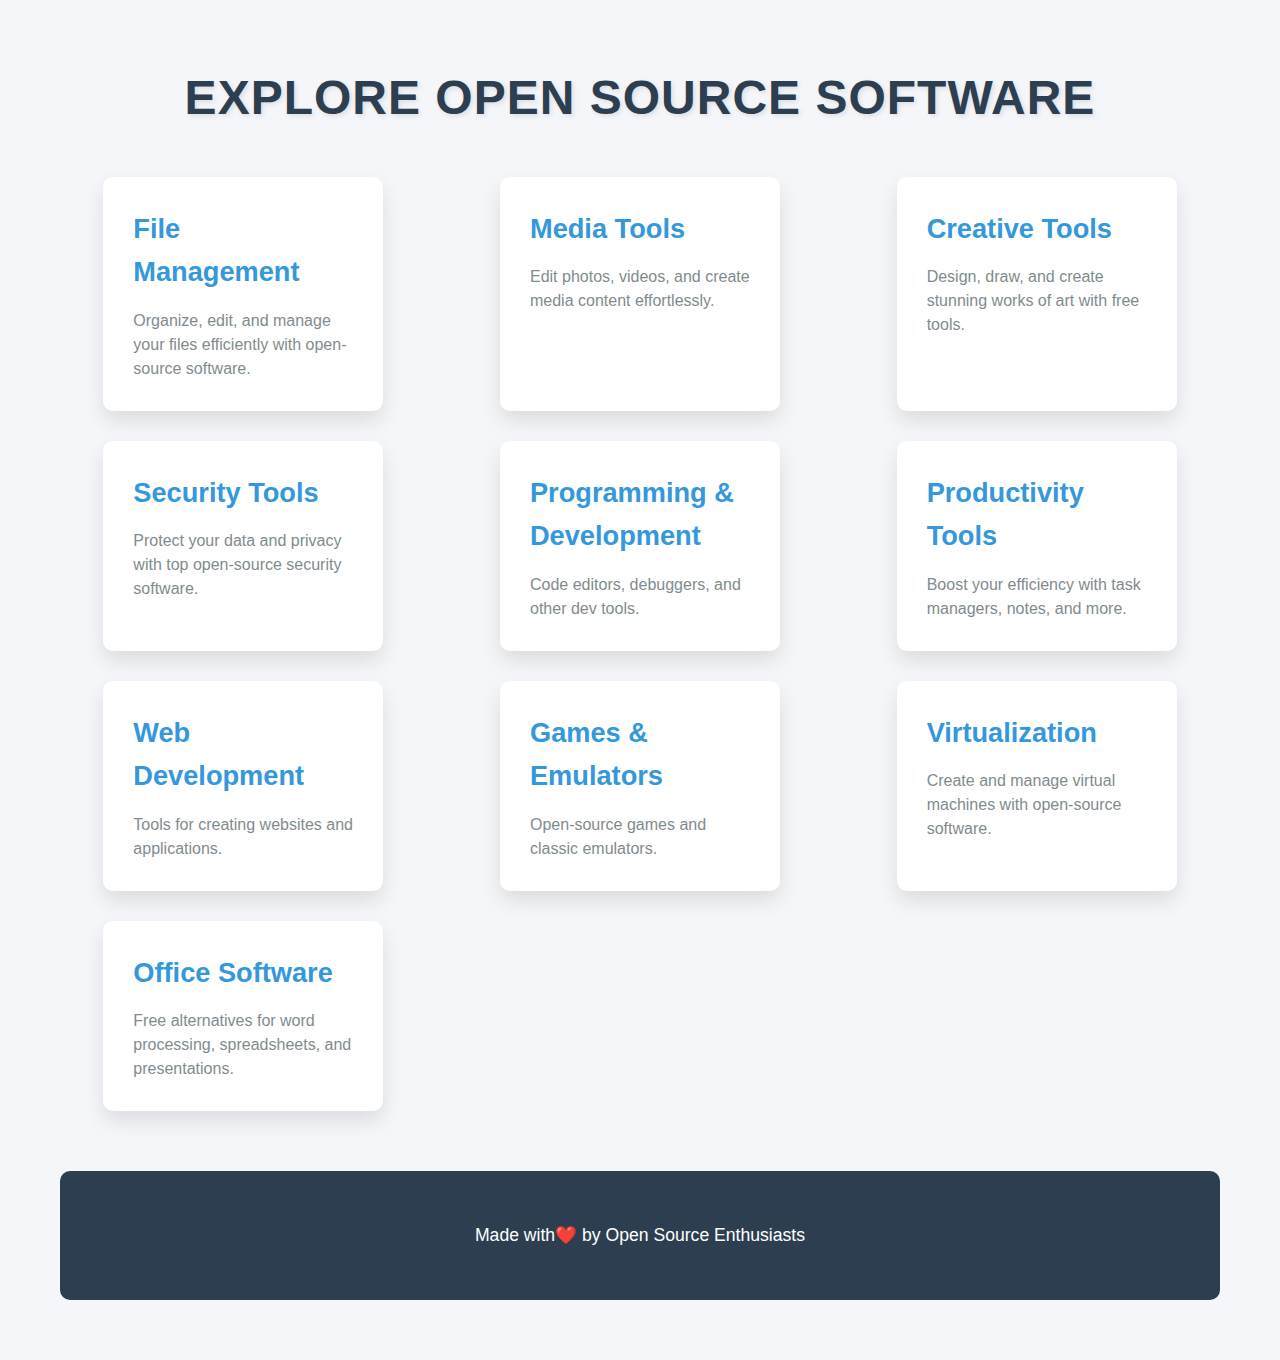
==== index.html @ 3f416c18 "Update index.html" ====
<!DOCTYPE html>
<html lang="en">

<head>
    <meta charset="UTF-8">
    <meta name="viewport" content="width=device-width, initial-scale=1.0">
    <title>Open Source Software</title>
    <link rel="stylesheet" href="styles.css">
</head>

<body>

    <main class="container">
        <h2>Explore Open Source Software</h2>

        <div class="grid">
            <!-- Category 1: File Management -->
            <a href="software/file-software.html" class="card">
                <h3>File Management</h3>
                <p>Organize, edit, and manage your files efficiently with open-source software.</p>
            </a>

            <!-- Category 2: Media Tools -->
            <a href="software/media-software.html" class="card">
                <h3>Media Tools</h3>
                <p>Edit photos, videos, and create media content effortlessly.</p>
            </a>

            <!-- Category 3: Creative Tools -->
            <a href="software/creative-software.html" class="card">
                <h3>Creative Tools</h3>
                <p>Design, draw, and create stunning works of art with free tools.</p>
            </a>

            <!-- Category 4: Security Tools -->
            <a href="software/security-software.html" class="card">
                <h3>Security Tools</h3>
                <p>Protect your data and privacy with top open-source security software.</p>
            </a>

            <!-- Category 5: Programming & Development -->
            <a href="software/programming-tools.html" class="card">
                <h3>Programming & Development</h3>
                <p>Code editors, debuggers, and other dev tools.</p>
            </a>

            <!-- Category 6: Productivity Tools -->
            <a href="software/productivity-tools.html" class="card">
                <h3>Productivity Tools</h3>
                <p>Boost your efficiency with task managers, notes, and more.</p>
            </a>

            <!-- Category 7: Web Development -->
            <a href="software/web-development.html" class="card">
                <h3>Web Development</h3>
                <p>Tools for creating websites and applications.</p>
            </a>

            <!-- Category 8: Games & Emulators -->
            <a href="software/games-emulators.html" class="card">
                <h3>Games & Emulators</h3>
                <p>Open-source games and classic emulators.</p>
            </a>

            <!-- Category 9: Virtualization -->
            <a href="software/virtualization-software.html" class="card">
                <h3>Virtualization</h3>
                <p>Create and manage virtual machines with open-source software.</p>
            </a>

            <!-- Category 10: Office Software -->
            <a href="software/office-software.html" class="card">
                <h3>Office Software</h3>
                <p>Free alternatives for word processing, spreadsheets, and presentations.</p>
            </a>
        </div>

        <footer>
            <p>Made with❤️ by Open Source Enthusiasts</p>
        </footer>
    </main>

</body>

</html>
---- styles.css ----
/* Basic Reset */
* {
    margin: 0;
    padding: 0;
    box-sizing: border-box;
}

/* Body styling */
body {
    font-family: 'Roboto', sans-serif;
    background-color: #f4f6f9; /* Light gray background for a soft look */
    color: #333; /* Dark text color for readability */
    line-height: 1.6;
    padding: 0;
    margin: 0;
}

/* Main container for content */
main.container {
    max-width: 1200px;
    margin: 0 auto;
    padding: 60px 20px;
    text-align: center;
}

/* Header Styling */
h2 {
    font-size: 3rem;
    font-weight: 600;
    color: #2c3e50; /* Dark, elegant color */
    margin-bottom: 40px;
    letter-spacing: 1px;
    text-transform: uppercase;
    text-shadow: 2px 2px 5px rgba(0, 0, 0, 0.1);
}

/* Category grid styling */
.grid {
    display: grid;
    grid-template-columns: repeat(auto-fit, minmax(280px, 1fr)); /* Flexible grid */
    gap: 30px;
    justify-items: center;
}

/* Individual category cards */
.card {
    background-color: #ffffff; /* Clean white card */
    color: #2c3e50;
    padding: 30px;
    border-radius: 10px;
    box-shadow: 0 10px 20px rgba(0, 0, 0, 0.1); /* Soft shadow for depth */
    text-decoration: none;
    transition: all 0.3s ease-in-out;
    width: 280px;
    text-align: left;
}

/* Hover effect for cards */
.card:hover {
    transform: translateY(-5px);
    box-shadow: 0 15px 25px rgba(0, 0, 0, 0.15);
}

/* Card title */
.card h3 {
    font-size: 1.7rem;
    font-weight: 700;
    color: #3498db; /* Beautiful blue for titles */
    margin-bottom: 15px;
    text-transform: capitalize;
}

/* Card description */
.card p {
    font-size: 1rem;
    color: #7f8c8d; /* Light gray text for descriptions */
    line-height: 1.5;
}

/* Footer Styling */
footer {
    padding: 50px 0;
    background-color: #2c3e50; /* Elegant dark footer */
    color: #fff;
    text-align: center;
    border-radius: 10px;
    margin-top: 60px;
}

footer p {
    font-size: 1.1rem;
    font-weight: 300;
}

/* Section headings (Subheadings for different categories) */
h3, h4 {
    color: #e74c3c; /* Elegant red for important headings */
    font-size: 2rem;
    font-weight: 500;
    margin-bottom: 20px;
}

/* Responsive adjustments */
@media (max-width: 768px) {
    h2 {
        font-size: 2.5rem;
    }
    .grid {
        grid-template-columns: 1fr 1fr; /* Two columns for tablets */
    }
}

@media (max-width: 480px) {
    h2 {
        font-size: 2rem;
    }
    .grid {
        grid-template-columns: 1fr; /* One column for mobile */
    }
}
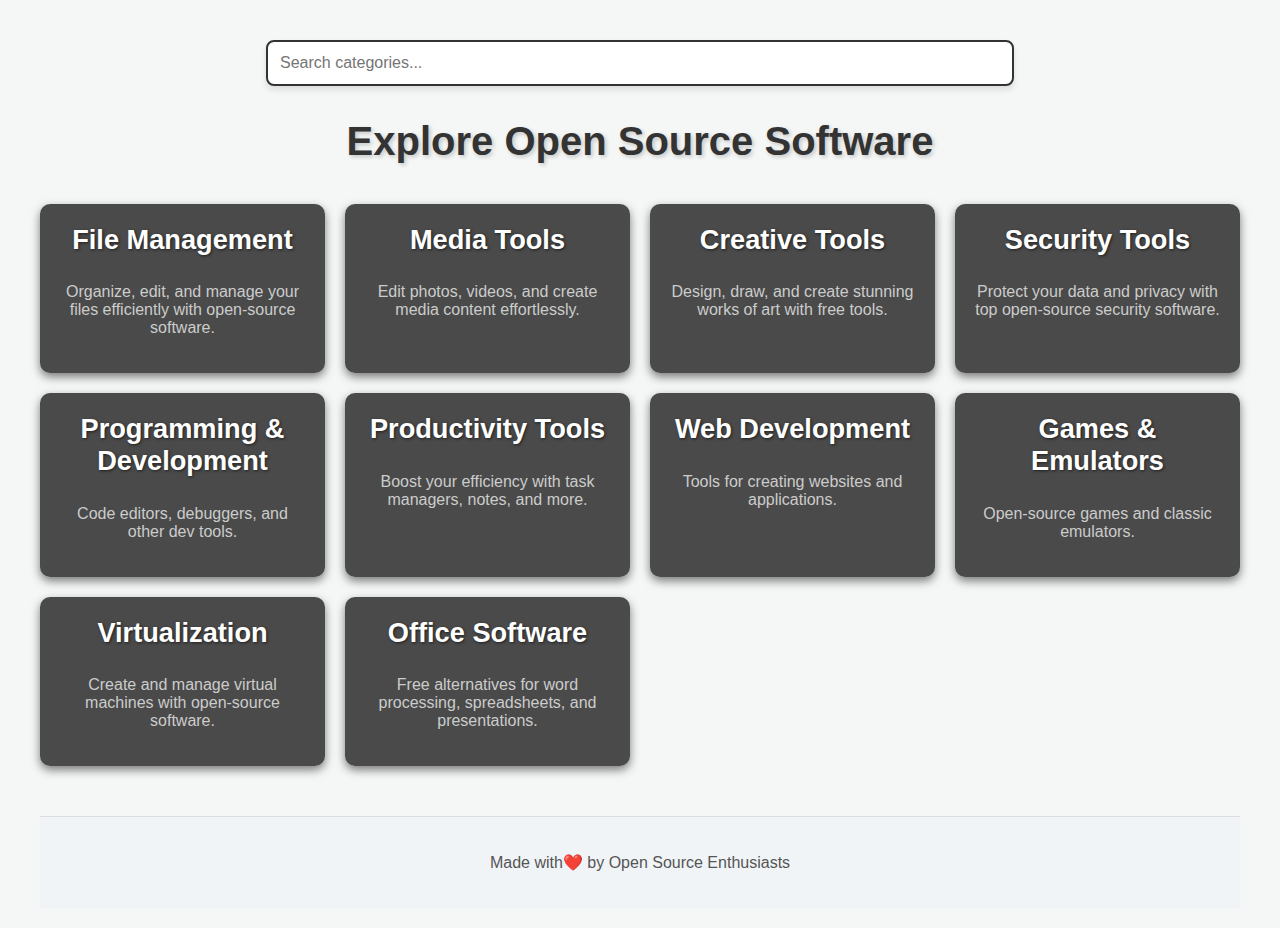
==== commit 1f7cb374: "zxc1" ====
--- a/index.html
+++ b/index.html
@@ -11,9 +11,14 @@
 <body>
 
     <main class="container">
+        <!-- Search Bar -->
+        <div class="search-container">
+            <input type="text" id="searchInput" placeholder="Search categories..." onkeyup="searchFunction()" />
+        </div>
+
         <h2>Explore Open Source Software</h2>
 
-        <div class="grid">
+        <div class="grid" id="categoriesGrid">
             <!-- Category 1: File Management -->
             <a href="software/file-software.html" class="card">
                 <h3>File Management</h3>
@@ -80,6 +85,7 @@
         </footer>
     </main>
 
+    <script src="script.js"></script>
 </body>
 
 </html>
--- a/styles.css
+++ b/styles.css
@@ -1,120 +1,110 @@
-/* Basic Reset */
-* {
+/* General Body Styling */
+body {
+    font-family: 'Arial', sans-serif;
+    background-color: #f4f7f6;
     margin: 0;
     padding: 0;
-    box-sizing: border-box;
+    color: #333;
 }
 
-/* Body styling */
-body {
-    font-family: 'Roboto', sans-serif;
-    background-color: #f4f6f9; /* Light gray background for a soft look */
-    color: #333; /* Dark text color for readability */
-    line-height: 1.6;
-    padding: 0;
-    margin: 0;
-}
-
-/* Main container for content */
+/* Center the content */
 main.container {
     max-width: 1200px;
     margin: 0 auto;
-    padding: 60px 20px;
+    padding: 20px;
     text-align: center;
 }
 
-/* Header Styling */
+/* Header styling */
 h2 {
-    font-size: 3rem;
-    font-weight: 600;
-    color: #2c3e50; /* Dark, elegant color */
-    margin-bottom: 40px;
-    letter-spacing: 1px;
-    text-transform: uppercase;
-    text-shadow: 2px 2px 5px rgba(0, 0, 0, 0.1);
+    font-size: 2.5rem;
+    margin-bottom: 30px;
+    color: #333;
+    font-weight: bold;
+    text-shadow: 2px 2px 4px rgba(0, 0, 0, 0.2);
 }
 
-/* Category grid styling */
+/* Search Bar Styling */
+.search-container {
+    margin-bottom: 30px;
+    text-align: center;
+}
+
+#searchInput {
+    width: 60%;
+    padding: 12px;
+    font-size: 16px;
+    border: 2px solid #333;
+    border-radius: 8px;
+    background-color: #fff;
+    color: #333;
+    box-shadow: 0 4px 6px rgba(0, 0, 0, 0.1);
+    margin-top: 20px;
+    transition: all 0.3s ease;
+}
+
+#searchInput:focus {
+    outline: none;
+    border-color: #007BFF;
+    background-color: #f8f9fa;
+}
+
+/* Category Grid Styling */
 .grid {
     display: grid;
-    grid-template-columns: repeat(auto-fit, minmax(280px, 1fr)); /* Flexible grid */
-    gap: 30px;
-    justify-items: center;
+    grid-template-columns: repeat(auto-fit, minmax(250px, 1fr));
+    gap: 20px;
+    margin-top: 40px;
 }
 
-/* Individual category cards */
+/* Individual Category Cards */
 .card {
-    background-color: #ffffff; /* Clean white card */
-    color: #2c3e50;
-    padding: 30px;
+    background: rgba(0, 0, 0, 0.7);
+    color: white;
+    padding: 20px;
+    text-decoration: none;
     border-radius: 10px;
-    box-shadow: 0 10px 20px rgba(0, 0, 0, 0.1); /* Soft shadow for depth */
-    text-decoration: none;
-    transition: all 0.3s ease-in-out;
-    width: 280px;
-    text-align: left;
+    transition: transform 0.2s, background 0.2s;
+    box-shadow: 0 4px 10px rgba(0, 0, 0, 0.5);
 }
 
-/* Hover effect for cards */
 .card:hover {
-    transform: translateY(-5px);
-    box-shadow: 0 15px 25px rgba(0, 0, 0, 0.15);
+    background: rgba(255, 255, 255, 0.1);
+    transform: scale(1.05);
 }
 
-/* Card title */
+/* Card Title */
 .card h3 {
+    margin-top: 0;
     font-size: 1.7rem;
-    font-weight: 700;
-    color: #3498db; /* Beautiful blue for titles */
-    margin-bottom: 15px;
-    text-transform: capitalize;
+    color: #fff;
+    text-shadow: 1px 1px 3px rgba(0, 0, 0, 0.6);
 }
 
-/* Card description */
+/* Card Description */
 .card p {
     font-size: 1rem;
-    color: #7f8c8d; /* Light gray text for descriptions */
-    line-height: 1.5;
+    color: #ccc;
 }
 
 /* Footer Styling */
 footer {
-    padding: 50px 0;
-    background-color: #2c3e50; /* Elegant dark footer */
-    color: #fff;
+    margin-top: 50px;
     text-align: center;
-    border-radius: 10px;
-    margin-top: 60px;
+    font-size: 1rem;
+    color: #555;
+    padding: 20px;
+    background-color: #f0f4f7;
+    border-top: 1px solid #ddd;
 }
 
-footer p {
-    font-size: 1.1rem;
-    font-weight: 300;
-}
-
-/* Section headings (Subheadings for different categories) */
-h3, h4 {
-    color: #e74c3c; /* Elegant red for important headings */
-    font-size: 2rem;
-    font-weight: 500;
-    margin-bottom: 20px;
-}
-
-/* Responsive adjustments */
+/* Responsive Design */
 @media (max-width: 768px) {
-    h2 {
-        font-size: 2.5rem;
+    #searchInput {
+        width: 80%;
     }
+    
     .grid {
-        grid-template-columns: 1fr 1fr; /* Two columns for tablets */
+        grid-template-columns: 1fr;
     }
 }
-
-@media (max-width: 480px) {
-    h2 {
-        font-size: 2rem;
-    }
-    .grid {
-        grid-template-columns: 1fr; /* One column for mobile */
-    }
-}
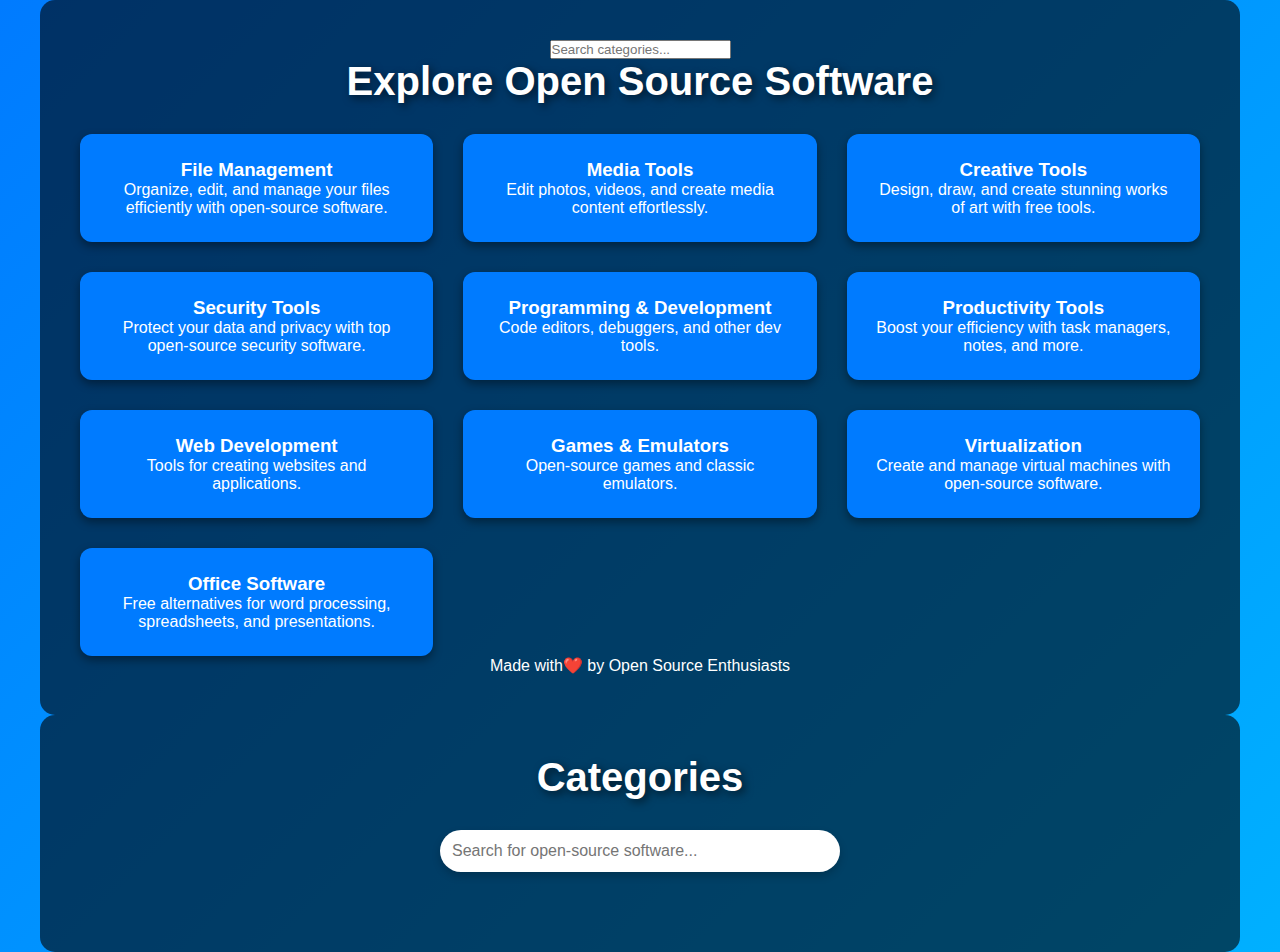
==== commit 0f50bf01: "Update index.html" ====
--- a/index.html
+++ b/index.html
@@ -4,7 +4,7 @@
 <head>
     <meta charset="UTF-8">
     <meta name="viewport" content="width=device-width, initial-scale=1.0">
-    <title>Open Source Software</title>
+    <title>Open Source Softwares</title>
     <link rel="stylesheet" href="styles.css">
 </head>
 
@@ -85,6 +85,14 @@
         </footer>
     </main>
 
+<main class="container">
+    <h2>Categories</h2>
+    <input type="text" id="search-bar" placeholder="Search for open-source software...">
+    <div class="grid">
+        <!-- Categories and Cards here -->
+    </div>
+</main>
+
     <script src="script.js"></script>
 </body>
 
--- a/styles.css
+++ b/styles.css
@@ -1,110 +1,82 @@
-/* General Body Styling */
+/* Global reset */
+* {
+    margin: 0;
+    padding: 0;
+    box-sizing: border-box;
+}
+
+/* Body Styling with Elegant Gradient */
 body {
     font-family: 'Arial', sans-serif;
-    background-color: #f4f7f6;
-    margin: 0;
-    padding: 0;
-    color: #333;
+    background: linear-gradient(135deg, #007BFF, #00B0FF); /* Professional Gradient */
+    color: #fff;
+    display: flex;
+    justify-content: center;
+    align-items: center;
+    min-height: 100vh;
+    flex-direction: column;
 }
 
-/* Center the content */
+/* Container Styling for Centered Content */
 main.container {
     max-width: 1200px;
+    width: 100%;
+    padding: 40px;
+    text-align: center;
     margin: 0 auto;
-    padding: 20px;
-    text-align: center;
+    background-color: rgba(0, 0, 0, 0.6); /* Semi-transparent background to make content pop */
+    border-radius: 15px;
 }
 
-/* Header styling */
+/* Header Styling */
 h2 {
     font-size: 2.5rem;
     margin-bottom: 30px;
-    color: #333;
+    color: #fff;
     font-weight: bold;
-    text-shadow: 2px 2px 4px rgba(0, 0, 0, 0.2);
+    text-shadow: 3px 3px 8px rgba(0, 0, 0, 0.6);
 }
 
 /* Search Bar Styling */
-.search-container {
-    margin-bottom: 30px;
-    text-align: center;
+#search-bar {
+    width: 100%;
+    max-width: 400px;
+    margin-bottom: 40px;
+    padding: 12px;
+    font-size: 1rem;
+    border: none;
+    border-radius: 30px;
+    background-color: #fff;
+    color: #333;
+    box-shadow: 0 4px 8px rgba(0, 0, 0, 0.2);
+    transition: 0.3s ease;
 }
 
-#searchInput {
-    width: 60%;
-    padding: 12px;
-    font-size: 16px;
-    border: 2px solid #333;
-    border-radius: 8px;
-    background-color: #fff;
-    color: #333;
-    box-shadow: 0 4px 6px rgba(0, 0, 0, 0.1);
-    margin-top: 20px;
-    transition: all 0.3s ease;
-}
-
-#searchInput:focus {
+#search-bar:focus {
     outline: none;
-    border-color: #007BFF;
-    background-color: #f8f9fa;
+    background-color: #F1F1F1;
+    box-shadow: 0 0 12px rgba(30, 144, 255, 0.7);
 }
 
 /* Category Grid Styling */
 .grid {
     display: grid;
-    grid-template-columns: repeat(auto-fit, minmax(250px, 1fr));
-    gap: 20px;
-    margin-top: 40px;
+    grid-template-columns: repeat(auto-fit, minmax(280px, 1fr)); /* Ensure uniform grid items */
+    gap: 30px;
+    margin: 0 auto;
 }
 
 /* Individual Category Cards */
 .card {
-    background: rgba(0, 0, 0, 0.7);
+    background: #007BFF; /* New professional blue card background */
     color: white;
-    padding: 20px;
+    padding: 25px;
     text-decoration: none;
-    border-radius: 10px;
-    transition: transform 0.2s, background 0.2s;
-    box-shadow: 0 4px 10px rgba(0, 0, 0, 0.5);
-}
-
-.card:hover {
-    background: rgba(255, 255, 255, 0.1);
-    transform: scale(1.05);
-}
-
-/* Card Title */
-.card h3 {
-    margin-top: 0;
-    font-size: 1.7rem;
-    color: #fff;
-    text-shadow: 1px 1px 3px rgba(0, 0, 0, 0.6);
-}
-
-/* Card Description */
-.card p {
-    font-size: 1rem;
-    color: #ccc;
-}
-
-/* Footer Styling */
-footer {
-    margin-top: 50px;
+    border-radius: 12px;
+    box-shadow: 0 4px 10px rgba(0, 0, 0, 0.4);
+    transition: transform 0.3s, background 0.3s;
     text-align: center;
-    font-size: 1rem;
-    color: #555;
-    padding: 20px;
-    background-color: #f0f4f7;
-    border-top: 1px solid #ddd;
-}
-
-/* Responsive Design */
-@media (max-width: 768px) {
-    #searchInput {
-        width: 80%;
-    }
-    
-    .grid {
-        grid-template-columns: 1fr;
-    }
-}
+    display: flex;
+    flex-direction: column;
+    justify-content: space-between;
+    min-height
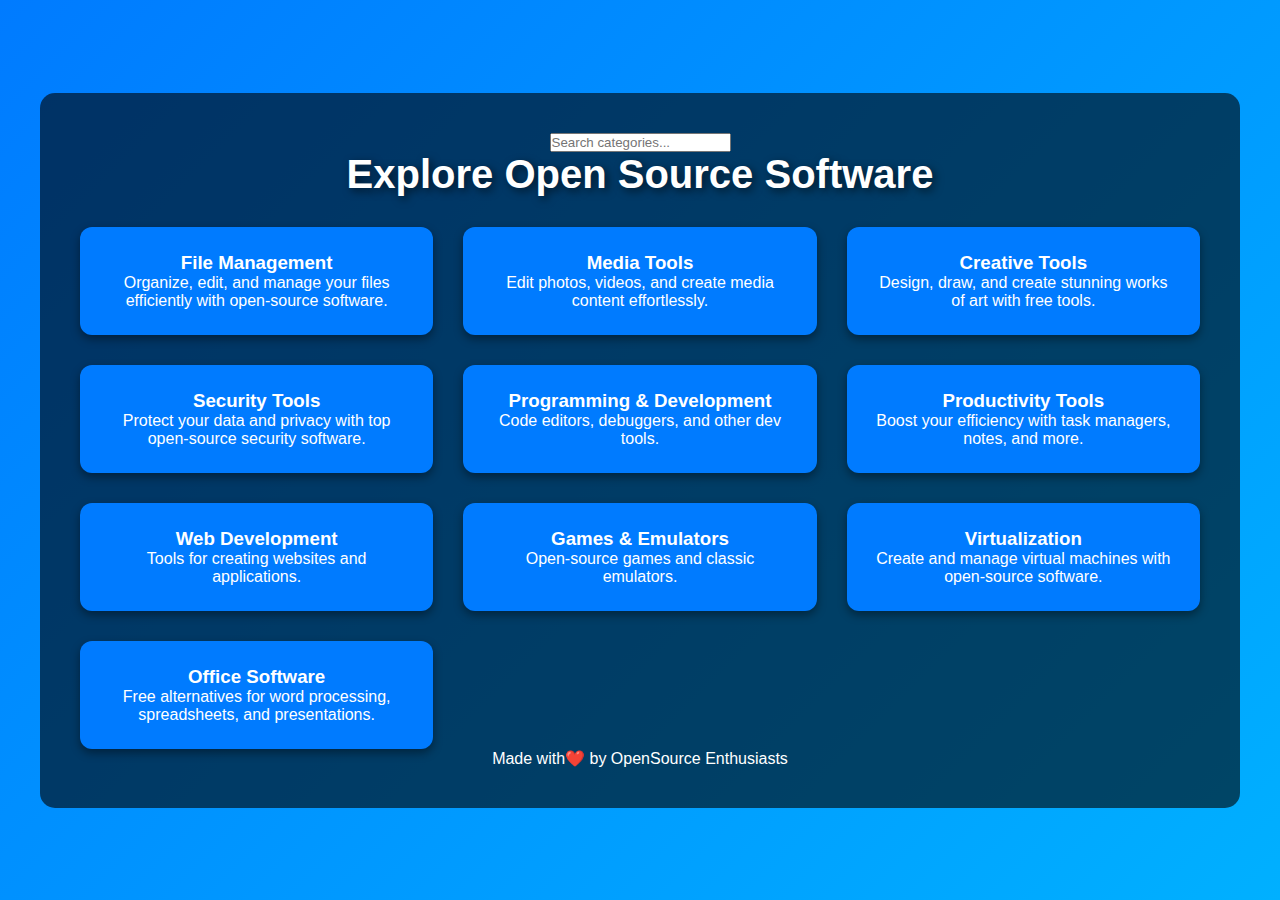
==== commit e27b922c: "Update index.html" ====
--- a/index.html
+++ b/index.html
@@ -81,17 +81,9 @@
         </div>
 
         <footer>
-            <p>Made with❤️ by Open Source Enthusiasts</p>
+            <p>Made with❤️ by OpenSource Enthusiasts</p>
         </footer>
     </main>
-
-<main class="container">
-    <h2>Categories</h2>
-    <input type="text" id="search-bar" placeholder="Search for open-source software...">
-    <div class="grid">
-        <!-- Categories and Cards here -->
-    </div>
-</main>
 
     <script src="script.js"></script>
 </body>
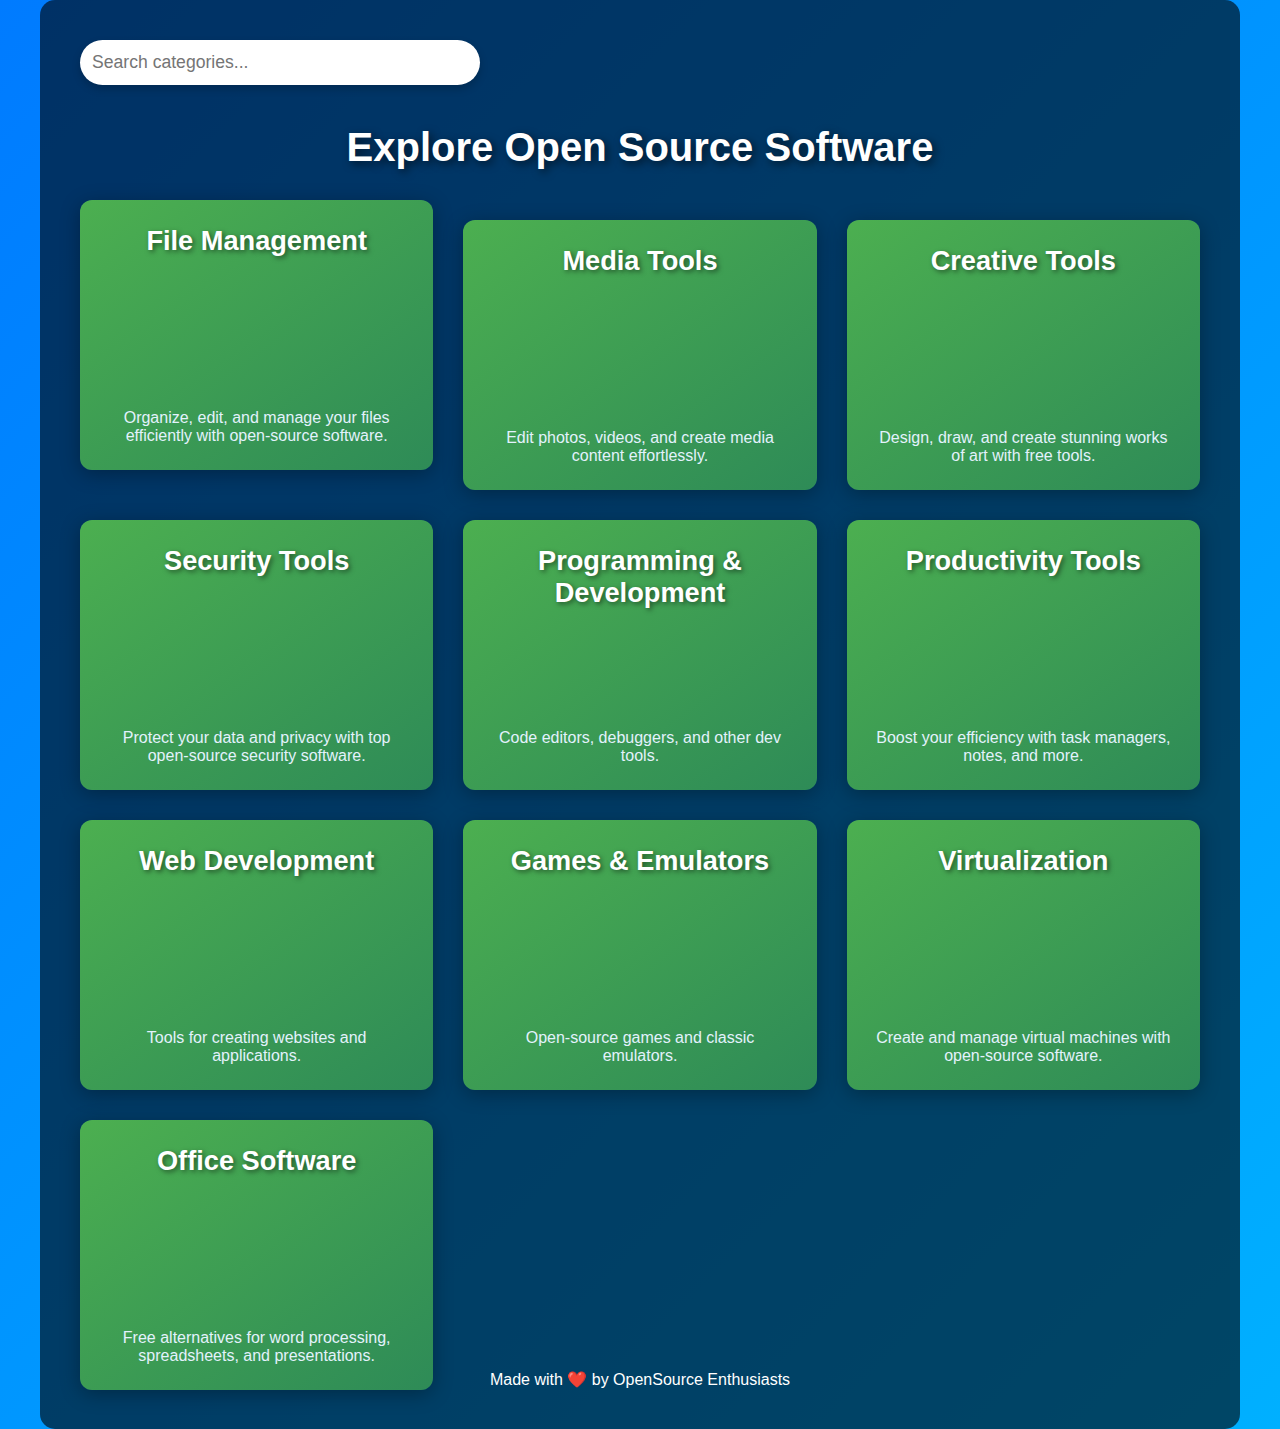
==== commit 272e515a: "zxc2" ====
--- a/index.html
+++ b/index.html
@@ -81,7 +81,7 @@
         </div>
 
         <footer>
-            <p>Made with❤️ by OpenSource Enthusiasts</p>
+            <p>Made with ❤️ by OpenSource Enthusiasts</p>
         </footer>
     </main>
 
--- a/styles.css
+++ b/styles.css
@@ -38,21 +38,27 @@
 }
 
 /* Search Bar Styling */
-#search-bar {
+.search-container {
     width: 100%;
     max-width: 400px;
     margin-bottom: 40px;
+    display: flex;
+    justify-content: center;
+}
+
+#searchInput {
+    width: 100%;
     padding: 12px;
-    font-size: 1rem;
+    font-size: 1.1rem;
+    border-radius: 30px;
     border: none;
-    border-radius: 30px;
     background-color: #fff;
     color: #333;
     box-shadow: 0 4px 8px rgba(0, 0, 0, 0.2);
     transition: 0.3s ease;
 }
 
-#search-bar:focus {
+#searchInput:focus {
     outline: none;
     background-color: #F1F1F1;
     box-shadow: 0 0 12px rgba(30, 144, 255, 0.7);
@@ -66,17 +72,71 @@
     margin: 0 auto;
 }
 
-/* Individual Category Cards */
+/* Individual Category Cards with Professional Style */
 .card {
-    background: #007BFF; /* New professional blue card background */
+    background: linear-gradient(145deg, #4CAF50, #2E8B57); /* Smooth gradient */
     color: white;
     padding: 25px;
     text-decoration: none;
     border-radius: 12px;
-    box-shadow: 0 4px 10px rgba(0, 0, 0, 0.4);
+    box-shadow: 0 4px 20px rgba(0, 0, 0, 0.3); /* Softer shadow for a more refined look */
     transition: transform 0.3s, background 0.3s;
     text-align: center;
     display: flex;
     flex-direction: column;
     justify-content: space-between;
-    min-height
+    min-height: 250px;
+    height: 100%;
+}
+
+.card:hover {
+    background: linear-gradient(145deg, #66BB6A, #388E3C); /* Lighter gradient on hover */
+    transform: scale(1.05);
+}
+
+/* Card Title Styling */
+.card h3 {
+    color: #fff;
+    font-size: 1.7rem;
+    margin-top: 0;
+    font-weight: bold;
+    text-shadow: 2px 2px 5px rgba(0, 0, 0, 0.5);
+}
+
+/* Card Description Styling */
+.card p {
+    font-size: 1rem;
+    color: #E3F2FD; /* Light blue text for description */
+    margin-top: 10px;
+}
+
+/* Add Margin to Category Titles */
+.card + .card {
+    margin-top: 20px;
+}
+
+/* Add Some Padding and Centering for the Site */
+a {
+    text-decoration: none;
+    color: inherit;
+}
+
+/* Hover Effects */
+a:hover {
+    text-decoration: underline;
+}
+
+/* Media Query for Smaller Screens */
+@media (max-width: 768px) {
+    h2 {
+        font-size: 2rem;
+    }
+
+    .card {
+        padding: 15px;
+    }
+
+    #searchInput {
+        width: 90%;
+    }
+}
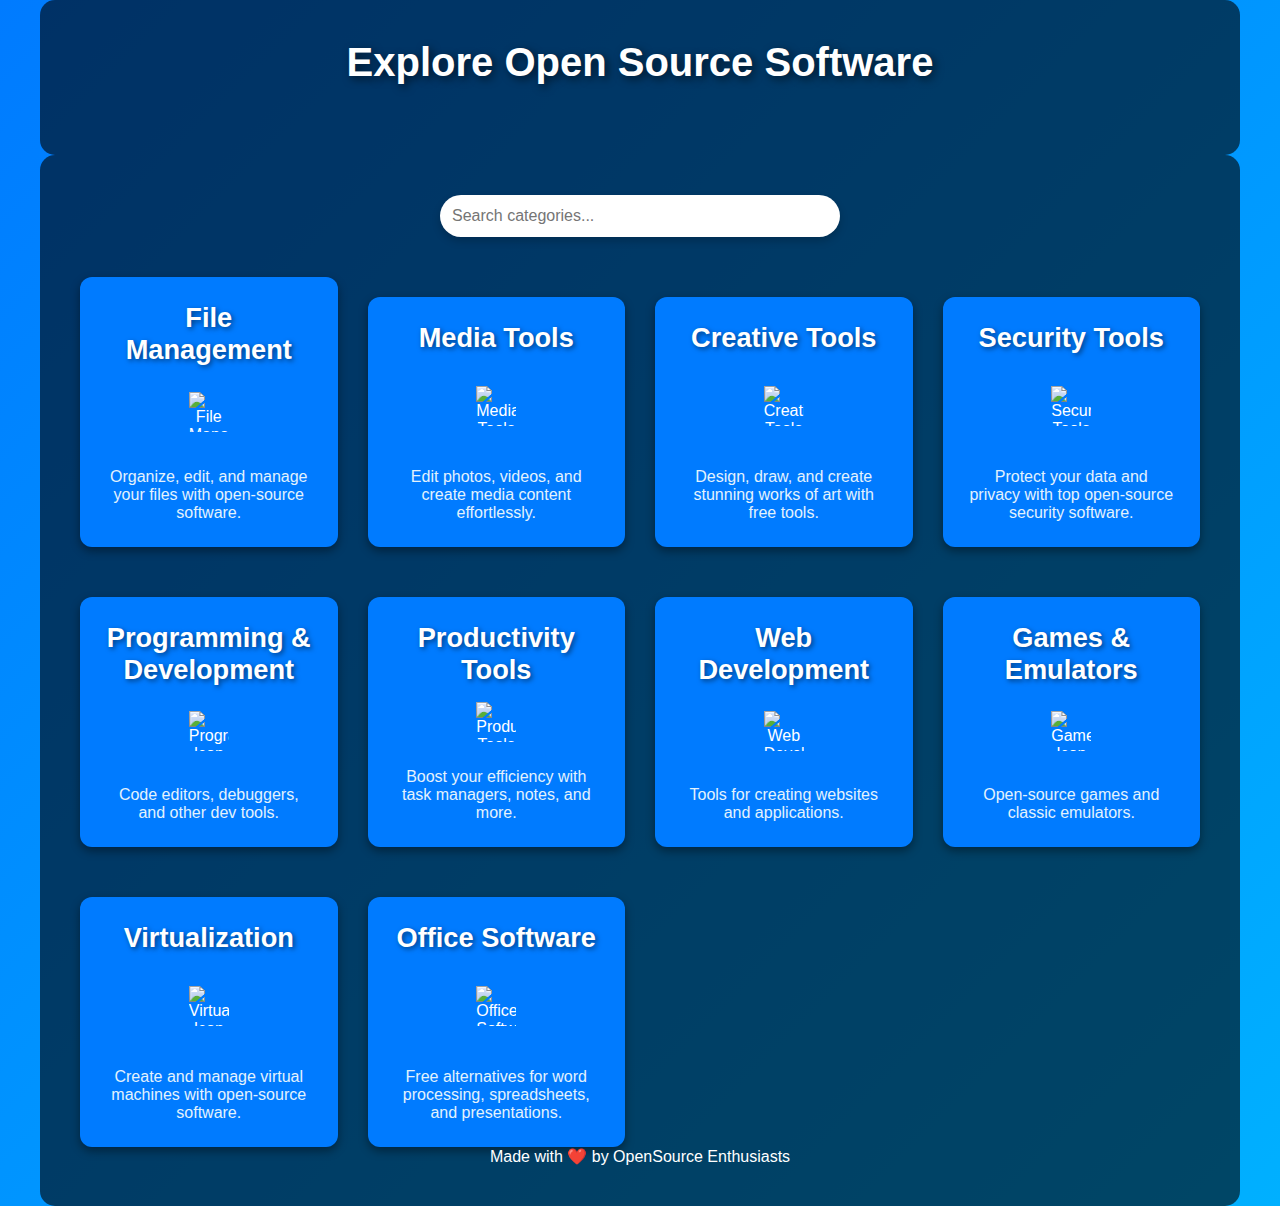
==== commit 7c4081ad: "v6" ====
--- a/index.html
+++ b/index.html
@@ -9,6 +9,14 @@
 </head>
 
 <body>
+    <main class="container">
+       <h2>Explore Open Source Software</h2>
+
+       <div class="grid">
+        <!-- Categories and Cards here -->
+    </div>
+</main>
+
 
     <main class="container">
         <!-- Search Bar -->
@@ -16,66 +24,76 @@
             <input type="text" id="searchInput" placeholder="Search categories..." onkeyup="searchFunction()" />
         </div>
 
-        <h2>Explore Open Source Software</h2>
+
 
         <div class="grid" id="categoriesGrid">
             <!-- Category 1: File Management -->
             <a href="software/file-software.html" class="card">
                 <h3>File Management</h3>
-                <p>Organize, edit, and manage your files efficiently with open-source software.</p>
+                <img src="https://i.ibb.co/gmHwh87/thumb.jpg" alt="File Management Icon" class="card-icon">
+                <p>Organize, edit, and manage your files with open-source software.</p>
             </a>
 
             <!-- Category 2: Media Tools -->
             <a href="software/media-software.html" class="card">
                 <h3>Media Tools</h3>
+                <img src="https://i.ibb.co/Z61T1MS/thumb.jpg" alt="Media Tools Icon" class="card-icon">
                 <p>Edit photos, videos, and create media content effortlessly.</p>
             </a>
 
             <!-- Category 3: Creative Tools -->
             <a href="software/creative-software.html" class="card">
                 <h3>Creative Tools</h3>
+                <img src="https://i.ibb.co/dBysws2/thumb.jpg" alt="Creative Tools Icon" class="card-icon">
                 <p>Design, draw, and create stunning works of art with free tools.</p>
             </a>
 
             <!-- Category 4: Security Tools -->
             <a href="software/security-software.html" class="card">
                 <h3>Security Tools</h3>
+                <img src="https://i.ibb.co/gjbkqgL/thumb.jpg" alt="Security Tools Icon" class="card-icon">
                 <p>Protect your data and privacy with top open-source security software.</p>
             </a>
 
             <!-- Category 5: Programming & Development -->
             <a href="software/programming-tools.html" class="card">
                 <h3>Programming & Development</h3>
+                <img src="https://i.ibb.co/C5s7HwP/thumb.jpg" alt="Programming Icon" class="card-icon">
                 <p>Code editors, debuggers, and other dev tools.</p>
             </a>
 
             <!-- Category 6: Productivity Tools -->
             <a href="software/productivity-tools.html" class="card">
                 <h3>Productivity Tools</h3>
+                <img src="https://i.ibb.co/N3CyzNg/thumb.jpg" alt="Productivity Tools Icon" class="card-icon">
                 <p>Boost your efficiency with task managers, notes, and more.</p>
             </a>
 
             <!-- Category 7: Web Development -->
             <a href="software/web-development.html" class="card">
                 <h3>Web Development</h3>
+                <img src="https://i.ibb.co/SV8jWbY/thumb.jpg" alt="Web Development Icon" class="card-icon">
                 <p>Tools for creating websites and applications.</p>
             </a>
 
             <!-- Category 8: Games & Emulators -->
             <a href="software/games-emulators.html" class="card">
                 <h3>Games & Emulators</h3>
+                <img src="https://i.ibb.co/Jk5dmXx/thumb.jpg" alt="Games Icon" class="card-icon">
                 <p>Open-source games and classic emulators.</p>
             </a>
 
             <!-- Category 9: Virtualization -->
             <a href="software/virtualization-software.html" class="card">
                 <h3>Virtualization</h3>
+                <img src="https://i.ibb.co/SP30XsY/thumb.jpg" alt="Virtualization Icon" class="card-icon">
                 <p>Create and manage virtual machines with open-source software.</p>
             </a>
 
             <!-- Category 10: Office Software -->
             <a href="software/office-software.html" class="card">
                 <h3>Office Software</h3>
+                <img src="https://i.ibb.co/jy0tbMS/thumb.jpg" alt="Office Software Icon" class="card-icon">
                 <p>Free alternatives for word processing, spreadsheets, and presentations.</p>
             </a>
         </div>
--- a/styles.css
+++ b/styles.css
@@ -38,20 +38,14 @@
 }
 
 /* Search Bar Styling */
-.search-container {
+#searchInput {
     width: 100%;
     max-width: 400px;
     margin-bottom: 40px;
-    display: flex;
-    justify-content: center;
-}
-
-#searchInput {
-    width: 100%;
     padding: 12px;
-    font-size: 1.1rem;
+    font-size: 1rem;
+    border: none;
     border-radius: 30px;
-    border: none;
     background-color: #fff;
     color: #333;
     box-shadow: 0 4px 8px rgba(0, 0, 0, 0.2);
@@ -67,30 +61,29 @@
 /* Category Grid Styling */
 .grid {
     display: grid;
-    grid-template-columns: repeat(auto-fit, minmax(280px, 1fr)); /* Ensure uniform grid items */
+    grid-template-columns: repeat(auto-fit, minmax(250px, 1fr)); /* Ensure uniform grid items */
     gap: 30px;
     margin: 0 auto;
 }
 
-/* Individual Category Cards with Professional Style */
+/* Individual Category Cards */
 .card {
-    background: linear-gradient(145deg, #4CAF50, #2E8B57); /* Smooth gradient */
+    background: #007BFF; /* Professional blue card background */
     color: white;
     padding: 25px;
     text-decoration: none;
     border-radius: 12px;
-    box-shadow: 0 4px 20px rgba(0, 0, 0, 0.3); /* Softer shadow for a more refined look */
+    box-shadow: 0 4px 10px rgba(0, 0, 0, 0.4);
     transition: transform 0.3s, background 0.3s;
     text-align: center;
     display: flex;
     flex-direction: column;
     justify-content: space-between;
-    min-height: 250px;
-    height: 100%;
+    min-height: 250px; /* Ensure cards have consistent height */
 }
 
 .card:hover {
-    background: linear-gradient(145deg, #66BB6A, #388E3C); /* Lighter gradient on hover */
+    background: #00B0FF; /* Lighter blue when hovered */
     transform: scale(1.05);
 }
 
@@ -98,16 +91,24 @@
 .card h3 {
     color: #fff;
     font-size: 1.7rem;
-    margin-top: 0;
+    margin: 0; /* Remove margins for consistent layout */
     font-weight: bold;
     text-shadow: 2px 2px 5px rgba(0, 0, 0, 0.5);
+}
+
+/* Icon Styling */
+.card-icon {
+    width: 40px; /* Icon width */
+    height: 40px; /* Icon height */
+    margin: 10px auto; /* Center icon and add spacing */
+    display: block; /* Ensure icon appears on its own line */
 }
 
 /* Card Description Styling */
 .card p {
     font-size: 1rem;
     color: #E3F2FD; /* Light blue text for description */
-    margin-top: 10px;
+    margin: 10px 0 0 0; /* Add spacing only above the description */
 }
 
 /* Add Margin to Category Titles */
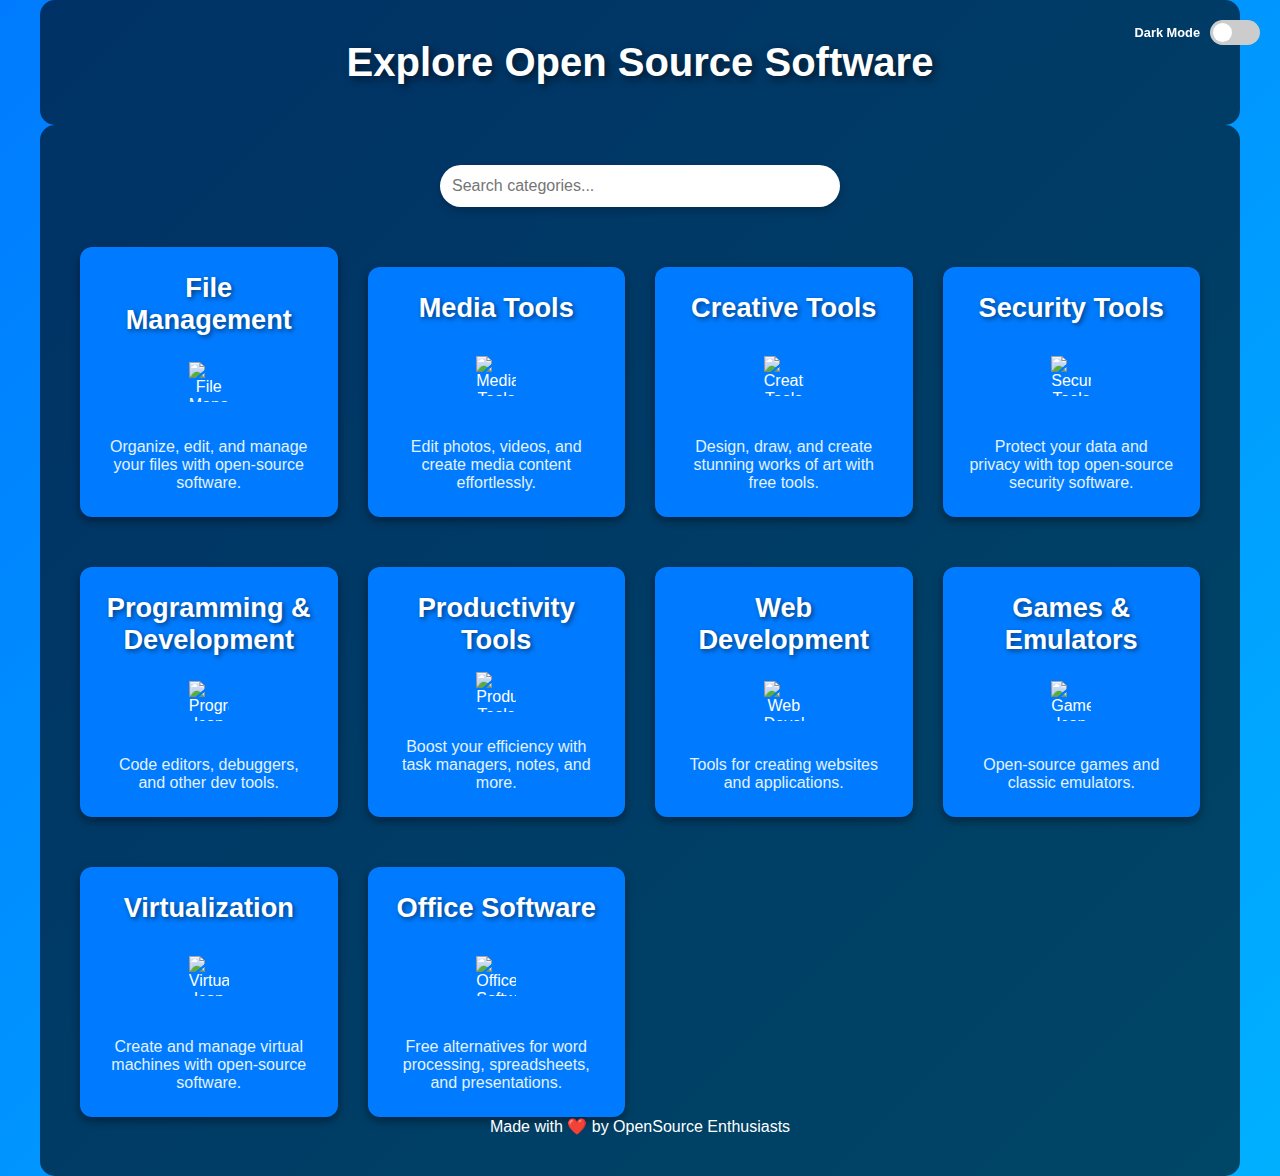
==== commit e6d6f111: "m1" ====
--- a/index.html
+++ b/index.html
@@ -9,14 +9,20 @@
 </head>
 
 <body>
+
+    <!-- Dark Mode Toggle (Slider) -->
+    <div class="dark-mode-container">
+        <label for="darkModeToggle" class="dark-mode-label">Dark Mode</label>
+        <input type="checkbox" id="darkModeToggle" class="toggle-switch">
+    </div>
+
     <main class="container">
        <h2>Explore Open Source Software</h2>
 
        <div class="grid">
         <!-- Categories and Cards here -->
     </div>
-</main>
-
+    </main>
 
     <main class="container">
         <!-- Search Bar -->
@@ -24,74 +30,72 @@
             <input type="text" id="searchInput" placeholder="Search categories..." onkeyup="searchFunction()" />
         </div>
 
-
-
         <div class="grid" id="categoriesGrid">
             <!-- Category 1: File Management -->
-            <a href="software/file-software.html" class="card">
+            <a href="software/file-software.html" class="card software-item">
                 <h3>File Management</h3>
                 <img src="https://i.ibb.co/gmHwh87/thumb.jpg" alt="File Management Icon" class="card-icon">
                 <p>Organize, edit, and manage your files with open-source software.</p>
             </a>
 
             <!-- Category 2: Media Tools -->
-            <a href="software/media-software.html" class="card">
+            <a href="software/media-software.html" class="card software-item">
                 <h3>Media Tools</h3>
                 <img src="https://i.ibb.co/Z61T1MS/thumb.jpg" alt="Media Tools Icon" class="card-icon">
                 <p>Edit photos, videos, and create media content effortlessly.</p>
             </a>
 
             <!-- Category 3: Creative Tools -->
-            <a href="software/creative-software.html" class="card">
+            <a href="software/creative-software.html" class="card software-item">
                 <h3>Creative Tools</h3>
                 <img src="https://i.ibb.co/dBysws2/thumb.jpg" alt="Creative Tools Icon" class="card-icon">
                 <p>Design, draw, and create stunning works of art with free tools.</p>
             </a>
 
             <!-- Category 4: Security Tools -->
-            <a href="software/security-software.html" class="card">
+            <a href="software/security-software.html" class="card software-item">
                 <h3>Security Tools</h3>
                 <img src="https://i.ibb.co/gjbkqgL/thumb.jpg" alt="Security Tools Icon" class="card-icon">
                 <p>Protect your data and privacy with top open-source security software.</p>
             </a>
 
             <!-- Category 5: Programming & Development -->
-            <a href="software/programming-tools.html" class="card">
+            <a href="software/programming-tools.html" class="card software-item">
                 <h3>Programming & Development</h3>
                 <img src="https://i.ibb.co/C5s7HwP/thumb.jpg" alt="Programming Icon" class="card-icon">
                 <p>Code editors, debuggers, and other dev tools.</p>
             </a>
 
             <!-- Category 6: Productivity Tools -->
-            <a href="software/productivity-tools.html" class="card">
+            <a href="software/productivity-tools.html" class="card software-item">
                 <h3>Productivity Tools</h3>
                 <img src="https://i.ibb.co/N3CyzNg/thumb.jpg" alt="Productivity Tools Icon" class="card-icon">
                 <p>Boost your efficiency with task managers, notes, and more.</p>
             </a>
 
             <!-- Category 7: Web Development -->
-            <a href="software/web-development.html" class="card">
+            <a href="software/web-development.html" class="card software-item">
                 <h3>Web Development</h3>
                 <img src="https://i.ibb.co/SV8jWbY/thumb.jpg" alt="Web Development Icon" class="card-icon">
                 <p>Tools for creating websites and applications.</p>
             </a>
 
             <!-- Category 8: Games & Emulators -->
-            <a href="software/games-emulators.html" class="card">
+            <a href="software/games-emulators.html" class="card software-item">
                 <h3>Games & Emulators</h3>
                 <img src="https://i.ibb.co/Jk5dmXx/thumb.jpg" alt="Games Icon" class="card-icon">
                 <p>Open-source games and classic emulators.</p>
             </a>
 
             <!-- Category 9: Virtualization -->
-            <a href="software/virtualization-software.html" class="card">
+            <a href="software/virtualization-software.html" class="card software-item">
                 <h3>Virtualization</h3>
                 <img src="https://i.ibb.co/SP30XsY/thumb.jpg" alt="Virtualization Icon" class="card-icon">
                 <p>Create and manage virtual machines with open-source software.</p>
             </a>
 
             <!-- Category 10: Office Software -->
-            <a href="software/office-software.html" class="card">
+            <a href="software/office-software.html" class="card software-item">
                 <h3>Office Software</h3>
                 <img src="https://i.ibb.co/jy0tbMS/thumb.jpg" alt="Office Software Icon" class="card-icon">
                 <p>Free alternatives for word processing, spreadsheets, and presentations.</p>
--- a/styles.css
+++ b/styles.css
@@ -17,7 +17,12 @@
     flex-direction: column;
 }
 
-/* Container Styling for Centered Content */
+/* Dark Mode Styles */
+body.dark-mode {
+    background: linear-gradient(135deg, #121212, #1a1a1a); /* Dark gradient background */
+    color: #e0e0e0; /* Light text color */
+}
+
 main.container {
     max-width: 1200px;
     width: 100%;
@@ -28,13 +33,23 @@
     border-radius: 15px;
 }
 
+main.container.dark-mode {
+    background-color: rgba(33, 33, 33, 0.9); /* Darker background for containers */
+}
+
 /* Header Styling */
 h2 {
     font-size: 2.5rem;
-    margin-bottom: 30px;
+    margin-bottom: 0;
     color: #fff;
     font-weight: bold;
     text-shadow: 3px 3px 8px rgba(0, 0, 0, 0.6);
+}
+
+/* Dark Mode Header */
+body.dark-mode h2 {
+    color: #e0e0e0;
+    text-shadow: 3px 3px 8px rgba(33, 33, 33, 0.8);
 }
 
 /* Search Bar Styling */
@@ -56,6 +71,12 @@
     outline: none;
     background-color: #F1F1F1;
     box-shadow: 0 0 12px rgba(30, 144, 255, 0.7);
+}
+
+#searchInput.dark-mode {
+    background-color: #333333; /* Dark background for search */
+    color: #ffffff; /* Light text */
+    border: 1px solid #555555;
 }
 
 /* Category Grid Styling */
@@ -87,6 +108,17 @@
     transform: scale(1.05);
 }
 
+/* Dark Mode for Cards */
+body.dark-mode .card {
+    background: #1e1e1e; /* Darker background for cards */
+    color: white; /* Light text */
+    border: 1px solid #333333;
+}
+
+body.dark-mode .card:hover {
+    background: #333333; /* Darker hover effect */
+}
+
 /* Card Title Styling */
 .card h3 {
     color: #fff;
@@ -94,6 +126,11 @@
     margin: 0; /* Remove margins for consistent layout */
     font-weight: bold;
     text-shadow: 2px 2px 5px rgba(0, 0, 0, 0.5);
+}
+
+/* Dark Mode for Card Titles */
+body.dark-mode .card h3 {
+    text-shadow: 2px 2px 5px rgba(33, 33, 33, 0.8);
 }
 
 /* Icon Styling */
@@ -111,6 +148,10 @@
     margin: 10px 0 0 0; /* Add spacing only above the description */
 }
 
+body.dark-mode .card p {
+    color: #cccccc; /* Light text for descriptions in dark mode */
+}
+
 /* Add Margin to Category Titles */
 .card + .card {
     margin-top: 20px;
@@ -125,6 +166,10 @@
 /* Hover Effects */
 a:hover {
     text-decoration: underline;
+}
+
+body.dark-mode a:hover {
+    color: #ddd; /* Light hover effect for links */
 }
 
 /* Media Query for Smaller Screens */
@@ -141,3 +186,52 @@
         width: 90%;
     }
 }
+
+/* Dark Mode Toggle (slider) */
+.dark-mode-container {
+    position: fixed;
+    top: 20px;
+    right: 20px;
+    display: flex;
+    align-items: center;
+    gap: 10px;
+    z-index: 1000;
+}
+
+.dark-mode-label {
+    font-size: 0.8rem;
+    color: #fff;
+    font-weight: bold;
+}
+
+.toggle-switch {
+    appearance: none;
+    width: 50px;
+    height: 25px;
+    background: #ccc;
+    border-radius: 25px;
+    position: relative;
+    cursor: pointer;
+    outline: none;
+    transition: background-color 0.3s ease;
+}
+
+.toggle-switch::before {
+    content: "";
+    position: absolute;
+    top: 3px;
+    left: 3px;
+    width: 19px;
+    height: 19px;
+    background: #fff;
+    border-radius: 50%;
+    transition: transform 0.3s ease;
+}
+
+.toggle-switch:checked {
+    background: #007BFF; /* Blue background for dark mode */
+}
+
+.toggle-switch:checked::before {
+    transform: translateX(25px);  /* Move the button to the right when checked */
+}
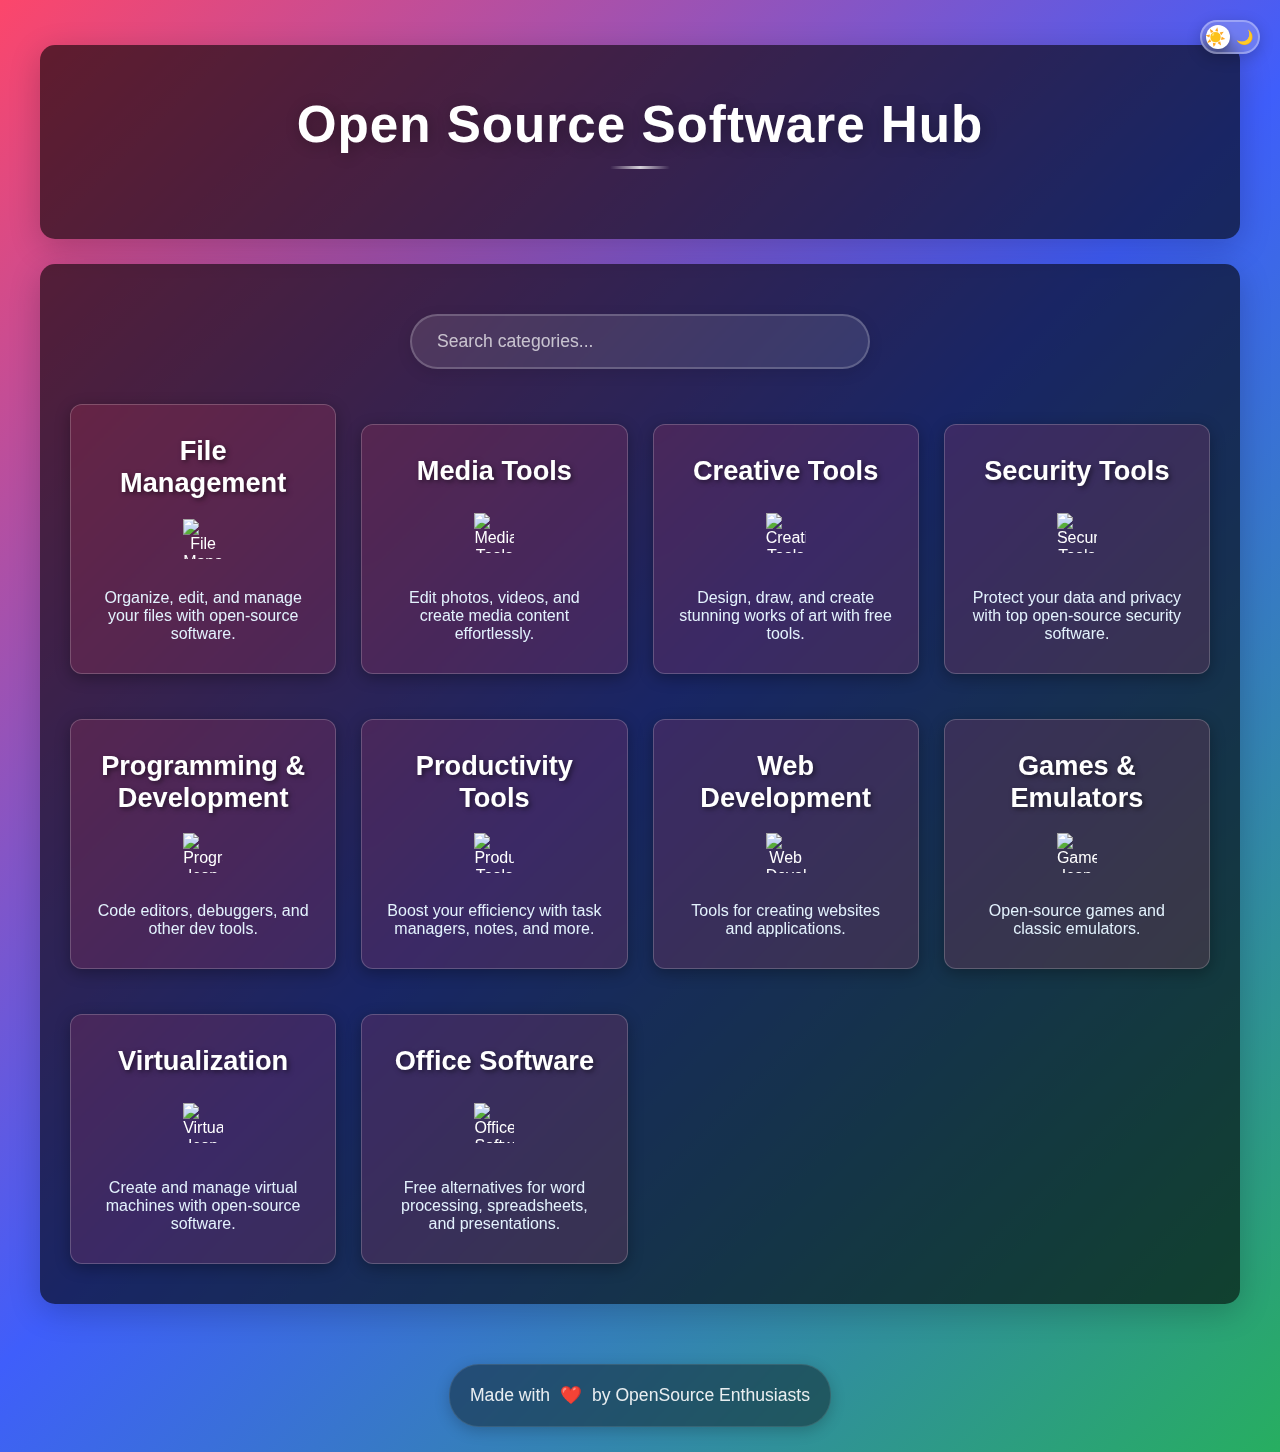
==== commit 4d07bac4: "m2" ====
--- a/index.html
+++ b/index.html
@@ -11,13 +11,18 @@
 <body>
 
     <!-- Dark Mode Toggle (Slider) -->
-    <div class="dark-mode-container">
-        <label for="darkModeToggle" class="dark-mode-label">Dark Mode</label>
-        <input type="checkbox" id="darkModeToggle" class="toggle-switch">
+    <div class="theme-switch-wrapper">
+        <label class="theme-switch" for="checkbox">
+            <input type="checkbox" id="checkbox" />
+            <div class="slider">
+                <span class="slider-icon sun">☀️</span>
+                <span class="slider-icon moon">🌙</span>
+            </div>
+        </label>
     </div>
 
     <main class="container">
-       <h2>Explore Open Source Software</h2>
+       <h2>Open Source Software Hub</h2>
 
        <div class="grid">
         <!-- Categories and Cards here -->
@@ -28,6 +33,11 @@
         <!-- Search Bar -->
         <div class="search-container">
             <input type="text" id="searchInput" placeholder="Search categories..." onkeyup="searchFunction()" />
+            <div id="noResults" class="no-results hidden">
+                <span class="emoji">🔍</span>
+                <p>Oops! No matches found</p>
+                <span class="suggestion">Try something else? 💡</span>
+            </div>
         </div>
 
         <div class="grid" id="categoriesGrid">
@@ -102,10 +112,11 @@
             </a>
         </div>
 
-        <footer>
-            <p>Made with ❤️ by OpenSource Enthusiasts</p>
-        </footer>
     </main>
+
+    <div class="footer">
+        Made with <span class="heart">❤️</span> by OpenSource Enthusiasts
+    </div>
 
     <script src="script.js"></script>
 </body>
--- a/styles.css
+++ b/styles.css
@@ -8,13 +8,14 @@
 /* Body Styling with Elegant Gradient */
 body {
     font-family: 'Arial', sans-serif;
-    background: linear-gradient(135deg, #007BFF, #00B0FF); /* Professional Gradient */
+    background: linear-gradient(135deg, #FC466B, #3F5EFB, #27AE60); /* Pink to blue to emerald */
     color: #fff;
     display: flex;
     justify-content: center;
     align-items: center;
     min-height: 100vh;
     flex-direction: column;
+    padding: 25px 20px;
 }
 
 /* Dark Mode Styles */
@@ -26,87 +27,187 @@
 main.container {
     max-width: 1200px;
     width: 100%;
-    padding: 40px;
+    padding: 30px;
     text-align: center;
-    margin: 0 auto;
+    margin: 20px auto;
     background-color: rgba(0, 0, 0, 0.6); /* Semi-transparent background to make content pop */
     border-radius: 15px;
+    box-shadow: 0 8px 32px rgba(0, 0, 0, 0.2);
 }
 
 main.container.dark-mode {
     background-color: rgba(33, 33, 33, 0.9); /* Darker background for containers */
 }
 
-/* Header Styling */
-h2 {
-    font-size: 2.5rem;
-    margin-bottom: 0;
-    color: #fff;
-    font-weight: bold;
-    text-shadow: 3px 3px 8px rgba(0, 0, 0, 0.6);
-}
-
-/* Dark Mode Header */
-body.dark-mode h2 {
-    color: #e0e0e0;
-    text-shadow: 3px 3px 8px rgba(33, 33, 33, 0.8);
+/* Header Container */
+.container:first-of-type {
+    margin-bottom: 25px;
+    padding: 20px;
+}
+
+/* Main Content Container */
+.container:last-of-type {
+    margin-top: 0;
+    margin-bottom: 20px;
+}
+
+/* Search Container */
+.search-container {
+    margin: 20px auto 25px;
+    padding: 0 20px;
+    position: relative;
+    width: 100%;
+    max-width: 500px;
+    opacity: 1; /* Make sure container is visible */
+    animation: fadeIn 0.5s ease-out;
+    animation-delay: 1.2s;
+    animation-fill-mode: forwards;
+}
+
+@keyframes fadeIn {
+    from {
+        opacity: 0;
+    }
+    to {
+        opacity: 1;
+    }
 }
 
 /* Search Bar Styling */
 #searchInput {
     width: 100%;
-    max-width: 400px;
-    margin-bottom: 40px;
-    padding: 12px;
-    font-size: 1rem;
-    border: none;
-    border-radius: 30px;
-    background-color: #fff;
-    color: #333;
-    box-shadow: 0 4px 8px rgba(0, 0, 0, 0.2);
-    transition: 0.3s ease;
+    padding: 15px 25px;
+    font-size: 1.1rem;
+    color: #fff;
+    background: rgba(255, 255, 255, 0.1);
+    border: 2px solid rgba(255, 255, 255, 0.2);
+    border-radius: 50px;
+    backdrop-filter: blur(8px);
+    transition: all 0.3s ease;
+    box-shadow: 0 4px 15px rgba(0, 0, 0, 0.1);
+    opacity: 1; /* Make sure search bar is visible */
+    animation: searchPulse 2s ease-in-out;
+    animation-delay: 1.2s; /* Start after cards appear */
+}
+
+@keyframes searchPulse {
+    0% {
+        box-shadow: 0 4px 15px rgba(0, 0, 0, 0.1);
+    }
+    50% {
+        box-shadow: 0 4px 25px rgba(255, 255, 255, 0.2);
+    }
+    100% {
+        box-shadow: 0 4px 15px rgba(0, 0, 0, 0.1);
+    }
+}
+
+#searchInput::placeholder {
+    color: rgba(255, 255, 255, 0.7);
+    font-weight: 300;
 }
 
 #searchInput:focus {
     outline: none;
-    background-color: #F1F1F1;
-    box-shadow: 0 0 12px rgba(30, 144, 255, 0.7);
-}
-
+    background: rgba(255, 255, 255, 0.15);
+    border-color: rgba(255, 255, 255, 0.3);
+    box-shadow: 0 4px 20px rgba(0, 0, 0, 0.2);
+}
+
+/* Dark Mode Search Bar */
 #searchInput.dark-mode {
-    background-color: #333333; /* Dark background for search */
-    color: #ffffff; /* Light text */
-    border: 1px solid #555555;
+    background: rgba(0, 0, 0, 0.2);
+    border-color: rgba(255, 255, 255, 0.1);
+}
+
+#searchInput.dark-mode:focus {
+    background: rgba(0, 0, 0, 0.3);
+    border-color: rgba(255, 255, 255, 0.2);
+}
+
+#searchInput.dark-mode::placeholder {
+    color: rgba(255, 255, 255, 0.5);
 }
 
 /* Category Grid Styling */
 .grid {
     display: grid;
     grid-template-columns: repeat(auto-fit, minmax(250px, 1fr)); /* Ensure uniform grid items */
-    gap: 30px;
+    gap: 25px;
     margin: 0 auto;
+    padding: 10px 0;
 }
 
 /* Individual Category Cards */
 .card {
-    background: #007BFF; /* Professional blue card background */
+    background: rgba(252, 70, 107, 0.15);
     color: white;
-    padding: 25px;
+    padding: 30px 25px;
     text-decoration: none;
     border-radius: 12px;
-    box-shadow: 0 4px 10px rgba(0, 0, 0, 0.4);
-    transition: transform 0.3s, background 0.3s;
+    box-shadow: 0 4px 15px rgba(0, 0, 0, 0.3);
+    transition: all 0.3s ease;
     text-align: center;
     display: flex;
     flex-direction: column;
     justify-content: space-between;
-    min-height: 250px; /* Ensure cards have consistent height */
-}
-
-.card:hover {
-    background: #00B0FF; /* Lighter blue when hovered */
-    transform: scale(1.05);
-}
+    min-height: 250px;
+    border: 1px solid rgba(255, 255, 255, 0.2);
+    backdrop-filter: blur(8px);
+    animation: cardAppear 0.6s ease-out backwards;
+}
+
+.card.search-animation {
+    animation: cardAppearFast 0.3s ease-out backwards !important;
+}
+
+/* Card Animation on Load */
+@keyframes cardAppear {
+    from {
+        opacity: 0;
+        transform: translateY(20px);
+    }
+    to {
+        opacity: 1;
+        transform: translateY(0);
+    }
+}
+
+/* Faster animation for search results */
+@keyframes cardAppearFast {
+    from {
+        opacity: 0;
+        transform: translateY(10px);
+    }
+    to {
+        opacity: 1;
+        transform: translateY(0);
+    }
+}
+
+/* Initial page load delays */
+.card:nth-child(1) { animation-delay: 0.1s; }
+.card:nth-child(2) { animation-delay: 0.2s; }
+.card:nth-child(3) { animation-delay: 0.3s; }
+.card:nth-child(4) { animation-delay: 0.4s; }
+.card:nth-child(5) { animation-delay: 0.5s; }
+.card:nth-child(6) { animation-delay: 0.6s; }
+.card:nth-child(7) { animation-delay: 0.7s; }
+.card:nth-child(8) { animation-delay: 0.8s; }
+.card:nth-child(9) { animation-delay: 0.9s; }
+.card:nth-child(10) { animation-delay: 1s; }
+
+/* Search result delays (faster) */
+.card.search-animation:nth-child(1) { animation-delay: 0.05s; }
+.card.search-animation:nth-child(2) { animation-delay: 0.1s; }
+.card.search-animation:nth-child(3) { animation-delay: 0.15s; }
+.card.search-animation:nth-child(4) { animation-delay: 0.2s; }
+.card.search-animation:nth-child(5) { animation-delay: 0.25s; }
+.card.search-animation:nth-child(6) { animation-delay: 0.3s; }
+.card.search-animation:nth-child(7) { animation-delay: 0.35s; }
+.card.search-animation:nth-child(8) { animation-delay: 0.4s; }
+.card.search-animation:nth-child(9) { animation-delay: 0.45s; }
+.card.search-animation:nth-child(10) { animation-delay: 0.5s; }
 
 /* Dark Mode for Cards */
 body.dark-mode .card {
@@ -129,7 +230,8 @@
 }
 
 /* Dark Mode for Card Titles */
-body.dark-mode .card h3 {
+body.dark-mode h2 {
+    color: #e0e0e0;
     text-shadow: 2px 2px 5px rgba(33, 33, 33, 0.8);
 }
 
@@ -187,51 +289,245 @@
     }
 }
 
-/* Dark Mode Toggle (slider) */
-.dark-mode-container {
+/* Header Styling */
+h2 {
+    font-size: 3.2rem;
+    text-align: center;
+    margin: 30px 0;
+    color: #fff;
+    font-weight: 700;
+    text-shadow: 2px 2px 15px rgba(0, 0, 0, 0.3);
+    letter-spacing: 1px;
+    position: relative;
+    padding-bottom: 15px;
+}
+
+h2::after {
+    content: '';
+    position: absolute;
+    bottom: 0;
+    left: 50%;
+    transform: translateX(-50%);
+    width: 60px;
+    height: 3px;
+    background: linear-gradient(90deg, rgba(255,255,255,0), rgba(255,255,255,0.8), rgba(255,255,255,0));
+    border-radius: 2px;
+}
+
+/* Dark Mode Header */
+body.dark-mode h2 {
+    color: #f0f0f0;
+    text-shadow: 2px 2px 15px rgba(0, 0, 0, 0.4);
+}
+
+body.dark-mode h2::after {
+    background: linear-gradient(90deg, rgba(240,240,240,0), rgba(240,240,240,0.6), rgba(240,240,240,0));
+}
+
+@media (max-width: 768px) {
+    h2 {
+        font-size: 2.5rem;
+        margin: 20px 0;
+    }
+}
+
+@media (max-width: 480px) {
+    h2 {
+        font-size: 2rem;
+        margin: 15px 0;
+    }
+}
+
+/* Theme Switch Styling */
+.theme-switch-wrapper {
     position: fixed;
     top: 20px;
     right: 20px;
+    z-index: 100;
+}
+
+.theme-switch {
+    display: inline-block;
+    height: 34px;
+    position: relative;
+    width: 60px;
+}
+
+.theme-switch input {
+    display: none;
+}
+
+.slider {
+    background: rgba(255, 255, 255, 0.2);
+    backdrop-filter: blur(8px);
+    bottom: 0;
+    cursor: pointer;
+    left: 0;
+    position: absolute;
+    right: 0;
+    top: 0;
+    transition: .4s;
+    border-radius: 34px;
+    border: 2px solid rgba(255, 255, 255, 0.3);
+    box-shadow: 0 4px 15px rgba(0, 0, 0, 0.2);
     display: flex;
     align-items: center;
-    gap: 10px;
-    z-index: 1000;
-}
-
-.dark-mode-label {
-    font-size: 0.8rem;
-    color: #fff;
-    font-weight: bold;
-}
-
-.toggle-switch {
-    appearance: none;
-    width: 50px;
-    height: 25px;
-    background: #ccc;
-    border-radius: 25px;
-    position: relative;
-    cursor: pointer;
-    outline: none;
-    transition: background-color 0.3s ease;
-}
-
-.toggle-switch::before {
+    justify-content: space-between;
+    padding: 0 5px;
+}
+
+.slider:before {
+    background: #fff;
+    bottom: 3px;
     content: "";
+    height: 24px;
+    left: 4px;
     position: absolute;
-    top: 3px;
-    left: 3px;
-    width: 19px;
-    height: 19px;
-    background: #fff;
+    transition: .4s;
+    width: 24px;
     border-radius: 50%;
-    transition: transform 0.3s ease;
-}
-
-.toggle-switch:checked {
-    background: #007BFF; /* Blue background for dark mode */
-}
-
-.toggle-switch:checked::before {
-    transform: translateX(25px);  /* Move the button to the right when checked */
-}
+    box-shadow: 0 2px 5px rgba(0, 0, 0, 0.2);
+}
+
+.slider-icon {
+    font-size: 14px;
+    line-height: 1;
+    z-index: 1;
+}
+
+.slider-icon.sun {
+    margin-right: 2px;
+}
+
+.slider-icon.moon {
+    margin-left: 2px;
+}
+
+input:checked + .slider {
+    background: rgba(0, 0, 0, 0.4);
+}
+
+input:checked + .slider:before {
+    transform: translateX(26px);
+}
+
+/* Dark Mode Animation */
+@keyframes rotate {
+    from {
+        transform: rotate(0deg);
+    }
+    to {
+        transform: rotate(360deg);
+    }
+}
+
+.slider-icon {
+    transition: transform 0.5s ease;
+}
+
+input:checked + .slider .moon {
+    transform: scale(1.2);
+}
+
+input:not(:checked) + .slider .sun {
+    transform: scale(1.2);
+}
+
+/* Hover Effects */
+.slider:hover {
+    border-color: rgba(255, 255, 255, 0.4);
+    box-shadow: 0 6px 20px rgba(0, 0, 0, 0.3);
+}
+
+.slider:active:before {
+    transform: scale(0.9);
+}
+
+/* Dark Mode Specific Styles */
+body.dark-mode .slider {
+    background: rgba(0, 0, 0, 0.4);
+    border-color: rgba(255, 255, 255, 0.2);
+}
+
+body.dark-mode .slider:hover {
+    border-color: rgba(255, 255, 255, 0.3);
+}
+
+/* No Results Message */
+.no-results {
+    text-align: center;
+    margin: 30px auto;
+    padding: 20px;
+    background: rgba(255, 255, 255, 0.1);
+    border-radius: 15px;
+    backdrop-filter: blur(8px);
+    border: 1px solid rgba(255, 255, 255, 0.2);
+    max-width: 300px;
+    animation: fadeIn 0.3s ease-in-out;
+}
+
+.no-results.hidden {
+    display: none;
+}
+
+.no-results .emoji {
+    font-size: 2.5rem;
+    margin-bottom: 10px;
+    display: block;
+    animation: bounce 2s infinite;
+}
+
+.no-results p {
+    font-size: 1.1rem;
+    margin: 10px 0;
+    color: rgba(255, 255, 255, 0.9);
+}
+
+.no-results .suggestion {
+    font-size: 0.9rem;
+    color: rgba(255, 255, 255, 0.7);
+    display: block;
+    margin-top: 5px;
+}
+
+@keyframes bounce {
+    0%, 100% {
+        transform: translateY(0);
+    }
+    50% {
+        transform: translateY(-10px);
+    }
+}
+
+/* Footer Styling */
+.footer {
+    text-align: center;
+    padding: 20px;
+    margin-top: 40px;
+    font-size: 1.1rem;
+    color: rgba(255, 255, 255, 0.9);
+    background: rgba(15, 32, 39, 0.5);
+    backdrop-filter: blur(5px);
+    border-radius: 30px;
+    box-shadow: 0 4px 15px rgba(0, 0, 0, 0.2);
+    border: 1px solid rgba(255, 255, 255, 0.1);
+}
+
+.footer .heart {
+    color: #ff4d4d;
+    display: inline-block;
+    animation: heartbeat 1.5s infinite;
+    margin: 0 5px;
+}
+
+@keyframes heartbeat {
+    0% {
+        transform: scale(1);
+    }
+    50% {
+        transform: scale(1.2);
+    }
+    100% {
+        transform: scale(1);
+    }
+}
